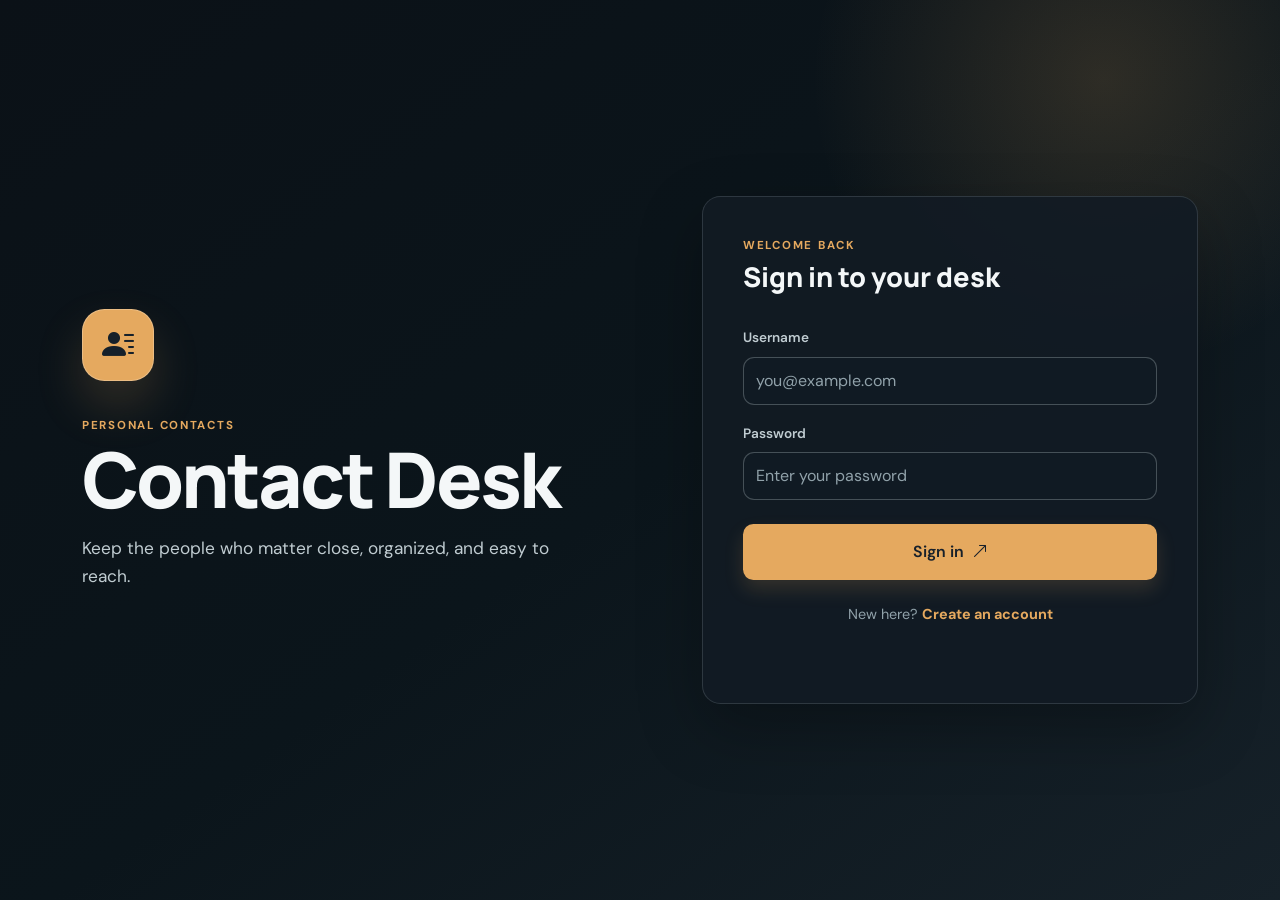
==== admin.html @ b94d813d "added admin only actions and updated passwords to use hashes" ====
<!DOCTYPE html>
<html lang="en" data-bs-theme="dark">
<head>
    <meta charset="UTF-8">
    <meta name="viewport" content="width=device-width, initial-scale=1.0">
    <title>Contact Desk | Admin</title>
    <link rel="preconnect" href="https://fonts.googleapis.com">
    <link rel="preconnect" href="https://fonts.gstatic.com" crossorigin>
    <link href="https://fonts.googleapis.com/css2?family=DM+Sans:wght@400;500;600;700&family=Manrope:wght@600;700;800&display=swap" rel="stylesheet">
    <link href="https://cdn.jsdelivr.net/npm/bootstrap@5.3.3/dist/css/bootstrap.min.css" rel="stylesheet">
    <link href="https://cdn.jsdelivr.net/npm/bootstrap-icons@1.11.3/font/bootstrap-icons.min.css" rel="stylesheet">
    <link href="css/styles.css" rel="stylesheet">
    <script type="text/javascript" src="js/code.js"></script>
</head>
<body class="app-page">
    <div class="background-glow"></div>
    <main class="container app-container">
        <header class="app-header">
            <div class="brand-lockup">
                <div class="app-mark app-mark-small" aria-hidden="true"><i class="bi bi-shield-lock-fill"></i></div>
                <div><p class="eyebrow mb-1">Administration</p><h1 class="brand-title">Contact Desk</h1></div>
            </div>
            <div class="user-bar">
                <a class="btn btn-outline-light btn-sm" href="color.html"><i class="bi bi-arrow-left me-1"></i>Contacts</a>
                <button type="button" class="btn btn-outline-danger btn-sm" onclick="doLogout();"><i class="bi bi-box-arrow-right me-1"></i>Log out</button>
            </div>
        </header>

        <section class="dashboard-heading">
            <div><p class="eyebrow">Admin workspace</p><h2>Manage access</h2><p class="page-subtitle">Review accounts and keep an eye on every contact record.</p></div>
        </section>
        <p id="adminStatus" class="status-message" role="status" aria-live="polite"></p>

        <section class="admin-grid">
            <section class="card glass-card dashboard-card" aria-labelledby="usersTitle">
                <div class="card-body">
                    <div class="toolbar">
                        <div><h2 id="usersTitle" class="section-title">Users</h2><p class="section-note">Disable access without deleting an account.</p></div>
                        <form class="search-form" onsubmit="event.preventDefault(); loadAdminUsers(document.getElementById('userSearch').value.trim());">
                            <label for="userSearch" class="visually-hidden">Search users</label>
                            <input type="search" id="userSearch" class="form-control" placeholder="Search users" autocomplete="off">
                            <button type="submit" class="btn btn-outline-light">Search</button>
                        </form>
                    </div>
                    <div id="userList" class="contact-list"></div>
                </div>
            </section>

            <section class="card glass-card form-card" aria-labelledby="adminCreateTitle">
                <div class="card-body">
                    <div class="form-card-heading"><div><p class="eyebrow">Access control</p><h2 id="adminCreateTitle">Create Admin</h2></div></div>
                    <form id="adminForm" onsubmit="event.preventDefault(); createAdmin();" novalidate>
                        <div class="row g-3">
                            <div class="col-sm-6"><label for="adminFirstName" class="form-label form-label-contrast">First name</label><input id="adminFirstName" class="form-control" maxlength="50" required></div>
                            <div class="col-sm-6"><label for="adminLastName" class="form-label form-label-contrast">Last name</label><input id="adminLastName" class="form-control" maxlength="50" required></div>
                            <div class="col-12"><label for="adminUsername" class="form-label form-label-contrast">Username</label><input id="adminUsername" class="form-control" maxlength="50" required></div>
                            <div class="col-12"><label for="adminPassword" class="form-label form-label-contrast">Temporary password</label><input type="password" id="adminPassword" class="form-control" maxlength="200" required></div>
                        </div>
                        <p id="adminFormStatus" class="status-message" role="status" aria-live="polite"></p>
                        <button type="submit" class="btn btn-primary w-100">Create Admin</button>
                    </form>
                </div>
            </section>
        </section>

        <section class="card glass-card dashboard-card admin-contacts-card" aria-labelledby="allContactsTitle">
            <div class="card-body">
                <div class="toolbar"><div><h2 id="allContactsTitle" class="section-title">All contacts</h2><p class="section-note">Read-only administrative view with account ownership.</p></div><form class="search-form" onsubmit="event.preventDefault(); loadAllContacts(document.getElementById('allContactSearch').value.trim());"><label for="allContactSearch" class="visually-hidden">Search all contacts</label><input type="search" id="allContactSearch" class="form-control" placeholder="Search all contacts" autocomplete="off"><button type="submit" class="btn btn-outline-light">Search</button></form></div>
                <div id="adminContactList" class="contact-list"></div>
            </div>
        </section>
    </main>
    <script>document.addEventListener('DOMContentLoaded', initAdminPage);</script>
</body>
</html>
---- css/styles.css ----
:root {
    --app-font: 'DM Sans', system-ui, sans-serif;
    --display-font: 'Manrope', 'DM Sans', sans-serif;
    --bg-dark: #0b1117;
    --bg-card: #121b24;
    --bg-section: #192531;
    --bg-input: #101a23;
    --text-primary: #f4f7f8;
    --text-secondary: #c0ccd1;
    --text-muted: #91a2aa;
    --color-error: #ff8e8e;
    --color-success: #62ddb0;
    --color-info: #80d9ef;
    --primary: #e5a95f;
    --primary-dark: #b87835;
    --line: rgba(220, 235, 239, 0.14);
}

* {
    box-sizing: border-box;
}

body {
    margin: 0;
    font-family: var(--app-font);
    background: var(--bg-dark);
    color: var(--text-primary);
    min-height: 100vh;
    overflow-x: hidden;
}

body::before {
    content: '';
    position: fixed;
    inset: 0;
    z-index: -2;
    background: linear-gradient(145deg, #0b1117 0%, #0b151b 52%, #162129 100%);
}

.background-glow {
    position: fixed;
    top: -14rem;
    right: -8rem;
    width: 38rem;
    height: 38rem;
    z-index: -1;
    pointer-events: none;
    background: radial-gradient(circle, rgba(229, 169, 95, 0.16), transparent 68%);
}

.auth-container {
    display: grid;
    grid-template-columns: minmax(0, 0.9fr) minmax(360px, 1fr);
    align-items: center;
    gap: clamp(2rem, 7vw, 7rem);
    min-height: 100vh;
    padding-top: 3rem;
    padding-bottom: 3rem;
}

.auth-intro {
    max-width: 34rem;
}

.app-mark {
    display: grid;
    place-items: center;
    width: 4.5rem;
    height: 4.5rem;
    margin-bottom: 2.25rem;
    border: 1px solid rgba(255, 255, 255, 0.23);
    border-radius: 1.4rem;
    color: #15202a;
    background: var(--primary);
    box-shadow: 0 1.5rem 3rem rgba(229, 169, 95, 0.18);
    font-size: 2rem;
}

.app-mark-small {
    width: 2.8rem;
    height: 2.8rem;
    margin: 0;
    border-radius: 0.85rem;
    font-size: 1.25rem;
}

.eyebrow {
    margin: 0;
    color: var(--primary);
    font-size: 0.72rem;
    font-weight: 700;
    letter-spacing: 0.15em;
    text-transform: uppercase;
}

h1, h2, h3, .brand-title {
    font-family: var(--display-font);
}

#title {
    margin: 0.4rem 0 1.1rem;
    color: var(--text-primary);
    font-size: clamp(2.6rem, 6vw, 4.8rem);
    font-weight: 800;
    letter-spacing: -0.04em;
    line-height: 0.98;
}

.intro-copy, .page-subtitle {
    max-width: 30rem;
    margin: 0;
    color: var(--text-secondary);
    font-size: 1.08rem;
    line-height: 1.65;
}

.glass-card {
    background: rgba(18, 27, 36, 0.9) !important;
    border: 1px solid var(--line) !important;
    border-radius: 1.15rem !important;
    box-shadow: 0 1.5rem 4rem rgba(0, 0, 0, 0.28) !important;
}

.auth-card {
    width: 100%;
    max-width: 31rem;
    justify-self: end;
}

.auth-card .card-body, .dashboard-card .card-body, .form-card .card-body {
    padding: clamp(1.4rem, 4vw, 2.5rem);
}

.auth-heading {
    margin-bottom: 2rem;
}

.auth-heading h2, .dashboard-heading h2, .form-card-heading h2 {
    margin: 0.4rem 0 0;
    color: var(--text-primary);
    font-size: 1.7rem;
    font-weight: 800;
}

.form-label-contrast {
    color: var(--text-secondary);
    font-size: 0.85rem;
    font-weight: 600;
}

.form-control {
    min-height: 3rem;
    border: 1px solid rgba(192, 204, 209, 0.3) !important;
    border-radius: 0.7rem;
    background: var(--bg-input) !important;
    color: var(--text-primary) !important;
}

.form-control::placeholder {
    color: var(--text-muted) !important;
    opacity: 1;
}

.form-control:focus {
    border-color: var(--primary) !important;
    box-shadow: 0 0 0 0.2rem rgba(229, 169, 95, 0.2) !important;
}

.btn {
    border-radius: 0.65rem;
    font-family: var(--app-font);
    transition: transform 0.2s ease, box-shadow 0.2s ease, background 0.2s ease;
}

.btn-primary {
    border: 0;
    color: #17202a !important;
    background: var(--primary) !important;
    box-shadow: 0 0.6rem 1.2rem rgba(229, 169, 95, 0.16);
}

.btn-primary:hover, .btn-primary:focus-visible {
    color: #17202a !important;
    background: #f1bc76 !important;
    box-shadow: 0 0.8rem 1.4rem rgba(229, 169, 95, 0.22);
    transform: translateY(-1px);
}

.btn-outline-light {
    border-color: rgba(220, 235, 239, 0.3);
    color: var(--text-secondary);
}

.btn-outline-light:hover, .btn-outline-light:focus-visible {
    border-color: var(--text-primary);
    color: var(--text-primary);
    background: rgba(255, 255, 255, 0.08);
}

.btn-outline-danger {
    border-color: rgba(255, 142, 142, 0.6);
    color: var(--color-error);
}

.btn-outline-danger:hover, .btn-outline-danger:focus-visible {
    color: #201315;
    background: var(--color-error);
}

.switch-prompt {
    margin: 1.5rem 0 0;
    color: var(--text-muted);
    text-align: center;
    font-size: 0.9rem;
}

.link-button {
    padding: 0;
    border: 0;
    color: var(--primary);
    background: transparent;
    font: inherit;
    font-weight: 700;
}

.link-button:hover, .link-button:focus-visible {
    color: #f1bc76;
    text-decoration: underline;
}

.status-message {
    min-height: 1.35rem;
    margin: 1rem 0 0;
    color: transparent;
    font-size: 0.86rem;
}

.status-error { color: var(--color-error); }
.status-success { color: var(--color-success); }
.status-info { color: var(--color-info); }

.app-container {
    max-width: 72rem;
    padding-top: 2rem;
    padding-bottom: 4rem;
}

.app-header {
    display: flex;
    align-items: center;
    justify-content: space-between;
    gap: 1rem;
    padding-bottom: 1.5rem;
    border-bottom: 1px solid var(--line);
}

.brand-lockup, .user-bar, .toolbar, .form-card-heading, .form-actions, .contact-row {
    display: flex;
    align-items: center;
}

.brand-lockup { gap: 0.75rem; }
.brand-title { margin: 0; font-size: 1.25rem; font-weight: 800; }
.user-bar { gap: 1rem; }
.user-name { color: var(--text-secondary); font-size: 0.9rem; }

.dashboard-heading {
    display: flex;
    align-items: end;
    justify-content: space-between;
    gap: 1.5rem;
    padding: 4rem 0 2rem;
}

.dashboard-heading h2 { font-size: 2.4rem; }
.dashboard-card, .form-card { margin-top: 0; }
.form-card { margin-top: 1.25rem; }

.toolbar {
    align-items: end;
    justify-content: space-between;
    gap: 1.25rem;
    padding-bottom: 1.5rem;
    border-bottom: 1px solid var(--line);
}

.section-title {
    margin: 0;
    color: var(--text-primary);
    font-size: 1.15rem;
    font-weight: 800;
}

.toolbar .status-message { margin: 0.4rem 0 0; }
.search-form { display: flex; gap: 0.6rem; }
.search-input-wrap { position: relative; min-width: min(28rem, 42vw); }
.search-input-wrap i { position: absolute; top: 0.85rem; left: 1rem; color: var(--text-muted); }
.search-input-wrap .form-control { padding-left: 2.7rem; }

.contact-list { display: grid; gap: 0.75rem; padding-top: 1.25rem; }
.contact-row {
    justify-content: space-between;
    gap: 1.5rem;
    padding: 1rem 1.1rem;
    border: 1px solid var(--line);
    border-radius: 0.8rem;
    background: rgba(25, 37, 49, 0.62);
}

.contact-name { margin: 0 0 0.45rem; color: var(--text-primary); font-size: 1rem; font-weight: 700; }
.contact-detail { margin: 0.18rem 0 0; color: var(--text-secondary); font-size: 0.88rem; }
.contact-actions { display: flex; flex-wrap: wrap; gap: 0.5rem; }
.empty-state { margin: 0; padding: 3rem 1rem; color: var(--text-muted); text-align: center; }
.form-card-heading { justify-content: space-between; margin-bottom: 1.5rem; }
.icon-button { border: 0; color: var(--text-muted); background: transparent; font-size: 1.1rem; }
.icon-button:hover, .icon-button:focus-visible { color: var(--text-primary); }
.form-actions { justify-content: flex-end; gap: 0.65rem; margin-top: 1.25rem; }
.section-note { margin: 0.35rem 0 0; color: var(--text-muted); font-size: 0.82rem; }
.admin-grid { display: grid; grid-template-columns: minmax(0, 1.3fr) minmax(18rem, 0.7fr); gap: 1.25rem; }
.admin-contacts-card { margin-top: 1.25rem; }

@media (max-width: 767.98px) {
    .auth-container { display: block; padding-top: 2.5rem; }
    .auth-intro { margin-bottom: 2.5rem; }
    .auth-card { max-width: none; }
    #title { font-size: 3.3rem; }
    .app-container { padding-top: 1rem; }
    .app-header, .dashboard-heading, .toolbar { align-items: stretch; flex-direction: column; }
    .user-bar { justify-content: space-between; }
    .dashboard-heading { padding: 2.5rem 0 1.5rem; }
    .dashboard-heading .btn { width: 100%; }
    .search-form { flex-direction: column; }
    .search-input-wrap { min-width: 0; }
    .search-form .btn { width: 100%; }
    .contact-row { align-items: stretch; flex-direction: column; gap: 1rem; }
    .contact-actions .btn { flex: 1; }
    .admin-grid { grid-template-columns: 1fr; }
}
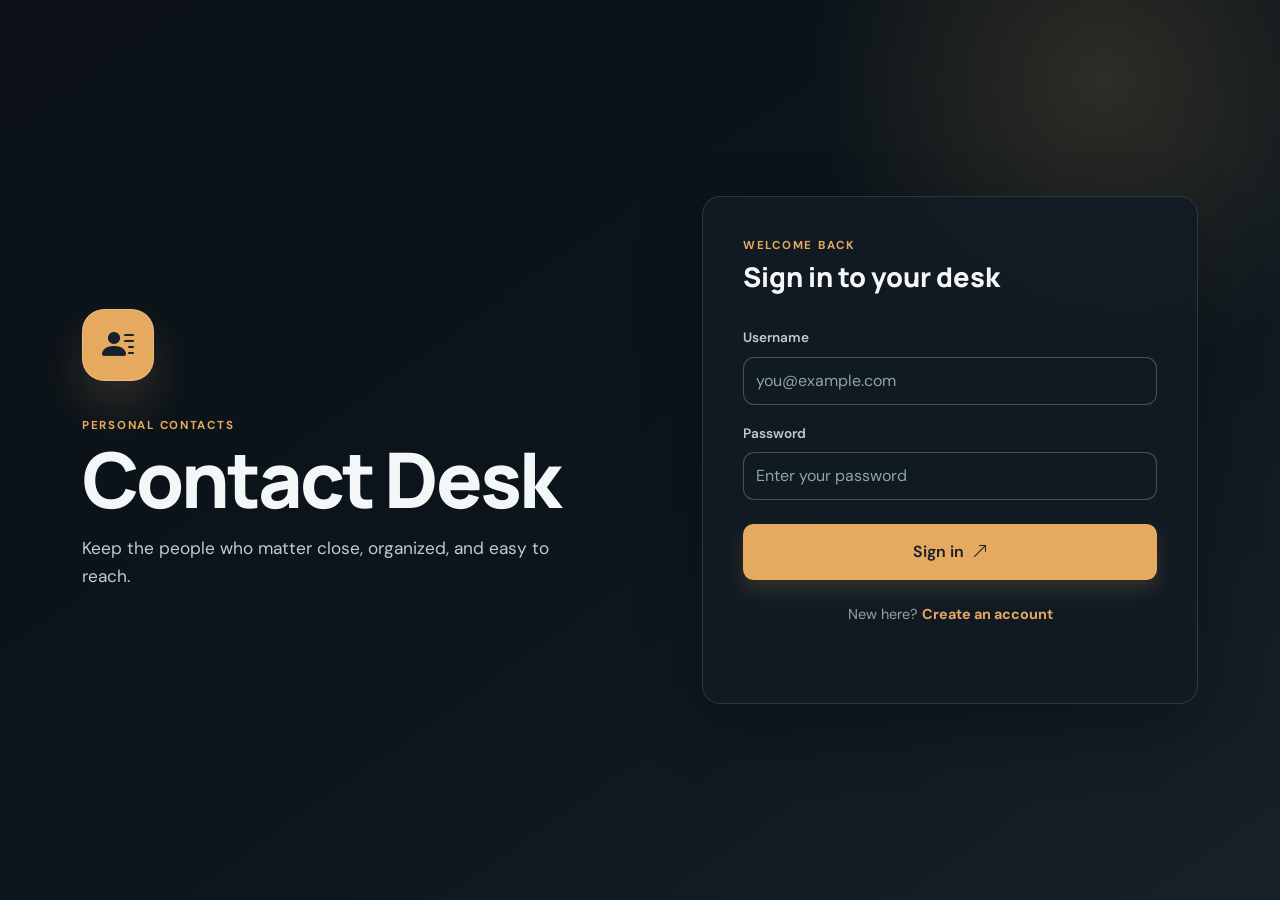
==== commit a44f6e85: "refresh frontend asset cache for contact directory" ====
--- a/admin.html
+++ b/admin.html
@@ -10,7 +10,7 @@
     <link href="https://cdn.jsdelivr.net/npm/bootstrap@5.3.3/dist/css/bootstrap.min.css" rel="stylesheet">
     <link href="https://cdn.jsdelivr.net/npm/bootstrap-icons@1.11.3/font/bootstrap-icons.min.css" rel="stylesheet">
     <link href="css/styles.css" rel="stylesheet">
-    <script type="text/javascript" src="js/code.js"></script>
+    <script type="text/javascript" src="js/code.js?v=20260923-directory"></script>
 </head>
 <body class="app-page">
     <div class="background-glow"></div>
--- a/css/styles.css
+++ b/css/styles.css
@@ -318,6 +318,7 @@
 .section-note { margin: 0.35rem 0 0; color: var(--text-muted); font-size: 0.82rem; }
 .admin-grid { display: grid; grid-template-columns: minmax(0, 1.3fr) minmax(18rem, 0.7fr); gap: 1.25rem; }
 .admin-contacts-card { margin-top: 1.25rem; }
+.directory-card { margin-top: 1.25rem; }
 
 @media (max-width: 767.98px) {
     .auth-container { display: block; padding-top: 2.5rem; }
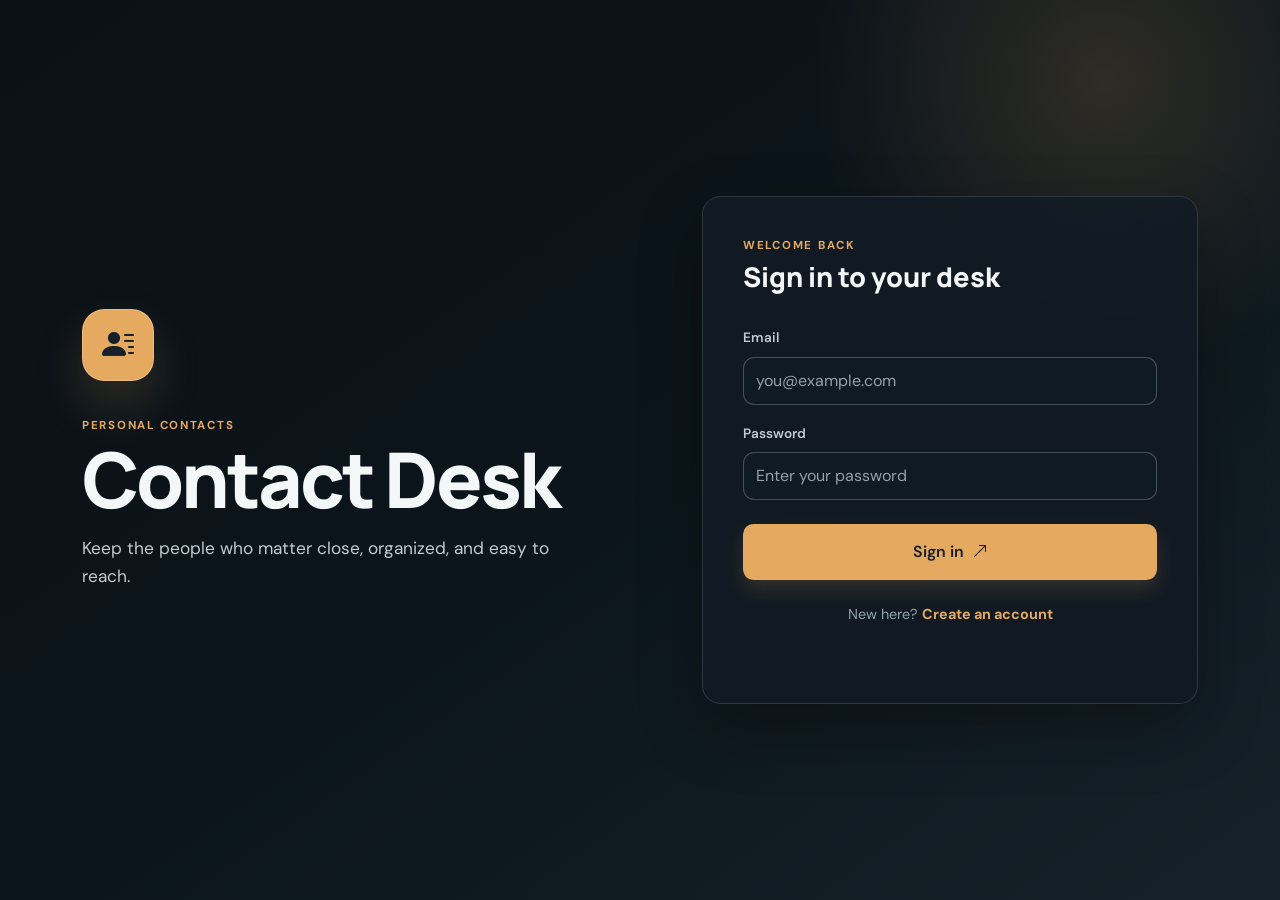
==== commit 48993c1e: "add email to admins and fix edit contact" ====
--- a/admin.html
+++ b/admin.html
@@ -10,7 +10,7 @@
     <link href="https://cdn.jsdelivr.net/npm/bootstrap@5.3.3/dist/css/bootstrap.min.css" rel="stylesheet">
     <link href="https://cdn.jsdelivr.net/npm/bootstrap-icons@1.11.3/font/bootstrap-icons.min.css" rel="stylesheet">
     <link href="css/styles.css" rel="stylesheet">
-    <script type="text/javascript" src="js/code.js?v=20260923-directory"></script>
+    <script type="text/javascript" src="js/code.js?v=20260923-contacts-page-2"></script>
 </head>
 <body class="app-page">
     <div class="background-glow"></div>
@@ -21,7 +21,7 @@
                 <div><p class="eyebrow mb-1">Administration</p><h1 class="brand-title">Contact Desk</h1></div>
             </div>
             <div class="user-bar">
-                <a class="btn btn-outline-light btn-sm" href="color.html"><i class="bi bi-arrow-left me-1"></i>Contacts</a>
+                <a class="btn btn-outline-light btn-sm" href="contacts.html"><i class="bi bi-arrow-left me-1"></i>Contacts</a>
                 <button type="button" class="btn btn-outline-danger btn-sm" onclick="doLogout();"><i class="bi bi-box-arrow-right me-1"></i>Log out</button>
             </div>
         </header>
@@ -54,6 +54,7 @@
                             <div class="col-sm-6"><label for="adminFirstName" class="form-label form-label-contrast">First name</label><input id="adminFirstName" class="form-control" maxlength="50" required></div>
                             <div class="col-sm-6"><label for="adminLastName" class="form-label form-label-contrast">Last name</label><input id="adminLastName" class="form-control" maxlength="50" required></div>
                             <div class="col-12"><label for="adminUsername" class="form-label form-label-contrast">Username</label><input id="adminUsername" class="form-control" maxlength="50" required></div>
+                            <div class="col-12"><label for="adminEmail" class="form-label form-label-contrast">Email</label><input type="email" id="adminEmail" class="form-control" maxlength="254" autocomplete="email" required></div>
                             <div class="col-12"><label for="adminPassword" class="form-label form-label-contrast">Temporary password</label><input type="password" id="adminPassword" class="form-control" maxlength="200" required></div>
                         </div>
                         <p id="adminFormStatus" class="status-message" role="status" aria-live="polite"></p>
